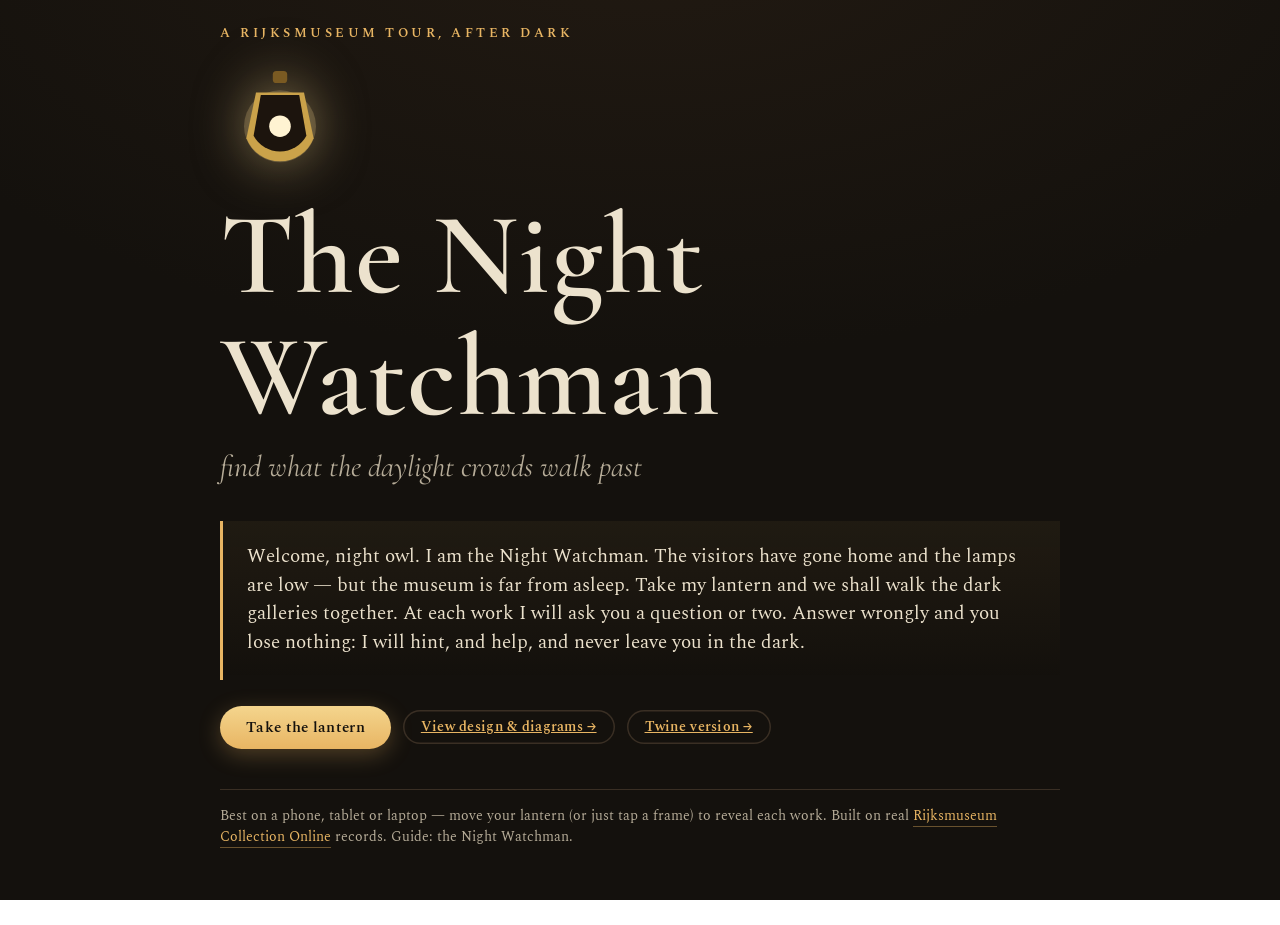
==== index.html @ 2ba655ea "The Night Watchman — initial commit" ====
<!DOCTYPE html>
<html lang="en">
<head>
  <meta charset="UTF-8">
  <meta name="viewport" content="width=device-width, initial-scale=1.0">
  <title>The Night Watchman — a Rijksmuseum tour after dark</title>
  <meta name="description" content="The Night Watchman is a hybrid web game in which a museum night guard guides you by lantern through the Rijksmuseum after dark, revealing real objects from its open collection through forgiving, hint-based questions.">
  <link rel="preconnect" href="https://fonts.googleapis.com">
  <link rel="preconnect" href="https://fonts.gstatic.com" crossorigin>
  <link href="https://fonts.googleapis.com/css2?family=Cormorant+Garamond:ital,wght@0,500;0,600;1,500&family=Spectral:ital,wght@0,400;0,600;1,400&display=swap" rel="stylesheet">
  <link rel="stylesheet" href="css/style.css">
</head>
<body>
  <div id="lantern" aria-hidden="true"></div>

  <main class="wrap" id="app">
    <section id="screen-title"   class="screen"></section>
    <section id="screen-map"     class="screen"></section>
    <section id="screen-gallery" class="screen"></section>
    <section id="screen-object"  class="screen"></section>
    <section id="screen-ending"  class="screen"></section>
  </main>

  <script src="js/data.js"></script>
  <script src="js/game.js"></script>
</body>
</html>
---- css/style.css ----
/* =============================================================================
   THE NIGHT WATCHMAN — styles
   Palette (museum after dark):
     --ink     #14110D  warm near-black gallery
     --panel   #1E1813  raised surface
     --gold    #E8B563  the lantern
     --glow    #F4D58D  lantern highlight
     --parch   #ECE2CD  parchment text
     --delft   #4E84BE  Delft-blue accent
     --ox      #9A4039  oxblood (drama / wrong)
     --sage    #6FA789  correct
   Display face: 'Cormorant Garamond' (old-master serif, used large & sparing)
   Body / UI:    'Spectral' for prose, system sans for controls
   ============================================================================= */

:root {
  --ink: #14110D;
  --ink-2: #1b1610;
  --panel: #1E1813;
  --panel-2: #251d16;
  --line: #3a2f24;
  --gold: #E8B563;
  --glow: #F4D58D;
  --parch: #ECE2CD;
  --parch-dim: #b6ac98;
  --delft: #4E84BE;
  --ox: #9A4039;
  --sage: #6FA789;
  --shadow: 0 18px 50px rgba(0,0,0,.55);
  --frame: linear-gradient(150deg, #c8993f, #7a5a22 45%, #e8c777 55%, #6e4f1d);
}

* { box-sizing: border-box; }

html, body { height: 100%; }

body {
  margin: 0;
  background:
    radial-gradient(120% 90% at 50% -10%, #221a12 0%, var(--ink) 55%) fixed;
  color: var(--parch);
  font-family: 'Spectral', Georgia, serif;
  font-size: 17px;
  line-height: 1.55;
  -webkit-font-smoothing: antialiased;
}

.wrap {
  max-width: 880px;
  margin: 0 auto;
  padding: 28px 20px 64px;
  position: relative;
  z-index: 2;
}

/* ---------- type ---------- */
h1, h2, h3, .display {
  font-family: 'Cormorant Garamond', 'Cormorant', Georgia, serif;
  font-weight: 600;
  letter-spacing: .01em;
  line-height: 1.05;
  margin: 0;
}
.eyebrow {
  font: 600 12.5px/1 'Spectral', serif;
  letter-spacing: .28em;
  text-transform: uppercase;
  color: var(--gold);
  margin-bottom: 18px;
}
.lede { color: var(--parch-dim); }

/* ---------- lantern overlay (the signature) ----------
   A warm radial light follows the pointer / focused frame.
   Below it the gallery sits in near-darkness; the light reveals it. */
#lantern {
  position: fixed;
  inset: 0;
  z-index: 5;                 /* above the content, so it dims the artworks too */
  pointer-events: none;       /* clicks pass straight through to the frames */
  transition: opacity .6s ease;
  background:
    radial-gradient(440px 440px at var(--lx, 50%) var(--ly, 50%),
      rgba(16,13,9,0) 0%,
      rgba(16,13,9,0) 32%,
      rgba(14,11,8,.55) 66%,
      rgba(8,6,4,.86) 100%);
  opacity: 0;
}
body.dark #lantern { opacity: 1; }
/* a faint warm tint right at the lantern's heart */
#lantern::after {
  content: "";
  position: absolute; inset: 0;
  background:
    radial-gradient(240px 240px at var(--lx,50%) var(--ly,50%),
      rgba(244,213,141,.14), rgba(244,213,141,0) 70%);
  mix-blend-mode: screen;
}

/* ---------- buttons ---------- */
.btn {
  font: 600 15px/1 'Spectral', serif;
  letter-spacing: .02em;
  color: var(--ink);
  background: linear-gradient(180deg, var(--glow), var(--gold));
  border: none;
  border-radius: 999px;
  padding: 14px 26px;
  cursor: pointer;
  box-shadow: 0 6px 22px rgba(232,181,99,.28);
  transition: transform .12s ease, box-shadow .2s ease, filter .2s ease;
}
.btn:hover { transform: translateY(-2px); box-shadow: 0 10px 28px rgba(232,181,99,.4); }
.btn:active { transform: translateY(0); }
.btn.ghost {
  background: transparent;
  color: var(--gold);
  box-shadow: inset 0 0 0 1.5px var(--line);
}
.btn.ghost:hover { box-shadow: inset 0 0 0 1.5px var(--gold); }
.btn.small { padding: 10px 18px; font-size: 14px; }

a.textlink { color: var(--gold); text-decoration: none; border-bottom: 1px solid rgba(232,181,99,.4); }
a.textlink:hover { border-bottom-color: var(--gold); }

/* focus visibility (quality floor) */
:focus-visible { outline: 3px solid var(--glow); outline-offset: 3px; border-radius: 6px; }

/* ---------- screen plumbing ---------- */
.screen { display: none; animation: fade .5s ease both; }
.screen.active { display: block; }
@keyframes fade { from { opacity: 0; transform: translateY(8px); } to { opacity: 1; transform: none; } }

/* ---------- title screen ---------- */
.title-hero h1 { font-size: clamp(56px, 13vw, 116px); }
.title-hero .sub { font-family: 'Cormorant Garamond', serif; font-size: clamp(20px,4vw,30px); color: var(--parch-dim); font-style: italic; margin-top: 6px; }
.watch-quote {
  margin: 30px 0 6px;
  padding: 22px 24px;
  border-left: 3px solid var(--gold);
  background: linear-gradient(180deg, rgba(232,181,99,.06), transparent);
  font-size: 18.5px;
  color: var(--parch);
}
.title-actions { display: flex; flex-wrap: wrap; gap: 12px; align-items: center; margin-top: 26px; }
.title-meta { margin-top: 40px; color: var(--parch-dim); font-size: 13.5px; border-top: 1px solid var(--line); padding-top: 16px; }

/* a small lantern glyph drawn in CSS for the title */
.lantern-glyph { width: 120px; height: 120px; margin-bottom: 8px; filter: drop-shadow(0 0 26px rgba(244,213,141,.5)); }

/* ---------- map screen ---------- */
.bar {
  display: flex; align-items: center; justify-content: space-between;
  gap: 16px; margin-bottom: 22px;
  border-bottom: 1px solid var(--line); padding-bottom: 14px;
}
.bar .score { font-family: 'Cormorant Garamond', serif; }
.bar .score b { color: var(--gold); font-size: 22px; }
.bar .progress { color: var(--parch-dim); font-size: 14px; }

.doors { display: grid; grid-template-columns: repeat(2, 1fr); gap: 16px; margin-top: 8px; }
.door {
  text-align: left;
  background: linear-gradient(180deg, var(--panel-2), var(--panel));
  border: 1px solid var(--line);
  border-radius: 14px;
  padding: 22px 20px 20px;
  cursor: pointer;
  color: var(--parch);
  position: relative;
  overflow: hidden;
  transition: transform .14s ease, border-color .2s ease, box-shadow .2s ease;
}
.door:hover { transform: translateY(-3px); border-color: var(--gold); box-shadow: var(--shadow); }
.door .num { font: 600 12px/1 'Spectral',serif; letter-spacing:.2em; color: var(--parch-dim); }
.door h3 { font-size: 27px; margin: 8px 0 4px; }
.door p { margin: 0; color: var(--parch-dim); font-size: 14.5px; }
.door .accent { position:absolute; left:0; top:0; bottom:0; width: 5px; background: var(--accent, var(--gold)); opacity:.85; }
.door .done {
  display:inline-block; margin-top:12px; font-size: 12.5px; letter-spacing:.14em;
  text-transform: uppercase; color: var(--sage);
}
.door .todo { display:inline-block; margin-top:12px; font-size:12.5px; letter-spacing:.14em; text-transform:uppercase; color: var(--parch-dim); }

/* ---------- gallery (dark room with frames) ---------- */
.room-head { margin-bottom: 8px; }
.room-head .eyebrow { margin-bottom: 8px; }
.room-hint { color: var(--parch-dim); font-style: italic; margin: 0 0 22px; }
.frames { display: grid; grid-template-columns: repeat(2, 1fr); gap: 20px; }
.frame-btn {
  background: none; border: none; cursor: pointer; padding: 0; color: inherit;
  text-align: center;
}
.frame {
  background: var(--frame);
  padding: 12px;
  border-radius: 4px;
  box-shadow: 0 10px 30px rgba(0,0,0,.6), inset 0 0 0 2px rgba(0,0,0,.25);
  transition: transform .16s ease, filter .3s ease;
}
.frame .canvas {
  background: #0d0b08;
  border: 1px solid #000;
  aspect-ratio: 4 / 3;
  display: block;
  width: 100%;
  overflow: hidden;
}
.frame .canvas svg, .frame .canvas img { width: 100%; height: 100%; display: block; object-fit: cover; }
.frame-btn:hover .frame { transform: translateY(-3px) scale(1.01); }
.frame-cap { margin-top: 10px; font-family: 'Cormorant Garamond', serif; font-size: 19px; }
.frame-cap small { display:block; color: var(--parch-dim); font-family:'Spectral',serif; font-size:12.5px; }
.frame-done { color: var(--sage); font-size: 12px; letter-spacing:.12em; text-transform: uppercase; }

/* ---------- object / question screen ---------- */
.obj-grid { display: grid; grid-template-columns: 1fr 1.2fr; gap: 26px; align-items: start; }
.obj-art .frame { max-width: 360px; }
.obj-label { margin-top: 12px; }
.obj-label h2 { font-size: 30px; }
.obj-label .meta { color: var(--parch-dim); font-size: 14px; }
.obj-label .credit { color: var(--parch-dim); font-size: 12px; margin-top: 6px; font-style: italic; }

.qcard {
  background: linear-gradient(180deg, var(--panel-2), var(--panel));
  border: 1px solid var(--line); border-radius: 14px; padding: 22px;
}
.qprompt { font-family:'Cormorant Garamond',serif; font-size: 25px; margin-bottom: 16px; }
.qstep { font: 600 12px/1 'Spectral',serif; letter-spacing:.2em; color: var(--parch-dim); text-transform: uppercase; }
.options { display: grid; gap: 10px; margin-top: 6px; }
.opt {
  text-align: left; width: 100%;
  background: var(--ink-2); color: var(--parch);
  border: 1px solid var(--line); border-radius: 10px;
  padding: 13px 16px; cursor: pointer; font: 400 16px/1.3 'Spectral', serif;
  transition: border-color .15s ease, background .15s ease, transform .1s ease;
}
.opt:hover:not(:disabled) { border-color: var(--gold); transform: translateX(2px); }
.opt:disabled { cursor: default; }
.opt.correct { border-color: var(--sage); background: rgba(111,167,137,.16); }
.opt.wrong { border-color: var(--ox); background: rgba(154,64,57,.16); }

/* watchman speech */
.speech {
  display: flex; gap: 12px; align-items: flex-start;
  margin-top: 18px; padding: 14px 16px;
  background: rgba(232,181,99,.07); border: 1px solid rgba(232,181,99,.25);
  border-radius: 12px;
}
.speech .lamp { flex: 0 0 34px; margin-top: 2px; }
.speech p { margin: 0; font-size: 15.5px; }
.speech.hide { display: none; }

.afteractions { display: flex; flex-wrap: wrap; gap: 10px; margin-top: 14px; }
.studybox {
  margin-top: 14px; padding: 16px 18px; border-radius: 12px;
  background: var(--ink-2); border: 1px dashed var(--line);
  font-size: 15px; color: var(--parch);
}
.studybox.hide { display: none; }
.studybox b { color: var(--gold); }

/* ---------- ending ---------- */
.ending { text-align: center; padding: 30px 0; }
.ending h1 { font-size: clamp(44px, 9vw, 78px); }
.ending .final-score { font-family:'Cormorant Garamond',serif; font-size: 40px; color: var(--gold); margin: 14px 0; }
.ending .grade { color: var(--parch-dim); }

/* ---------- responsive ---------- */
@media (max-width: 640px) {
  body { font-size: 16px; }
  .doors { grid-template-columns: 1fr; }
  .obj-grid { grid-template-columns: 1fr; }
  .obj-art .frame { max-width: 280px; margin: 0 auto; }
  .title-actions { gap: 10px; }
}

/* respect reduced motion: light the room fully, drop the follow effect */
@media (prefers-reduced-motion: reduce) {
  .screen { animation: none; }
  #lantern { display: none; }
  body.dark { background: radial-gradient(120% 90% at 50% -10%, #2a2117 0%, #16120d 60%); }
}

/* small footer note */
.foot { margin-top: 40px; color: var(--parch-dim); font-size: 12.5px; border-top: 1px solid var(--line); padding-top: 14px; }
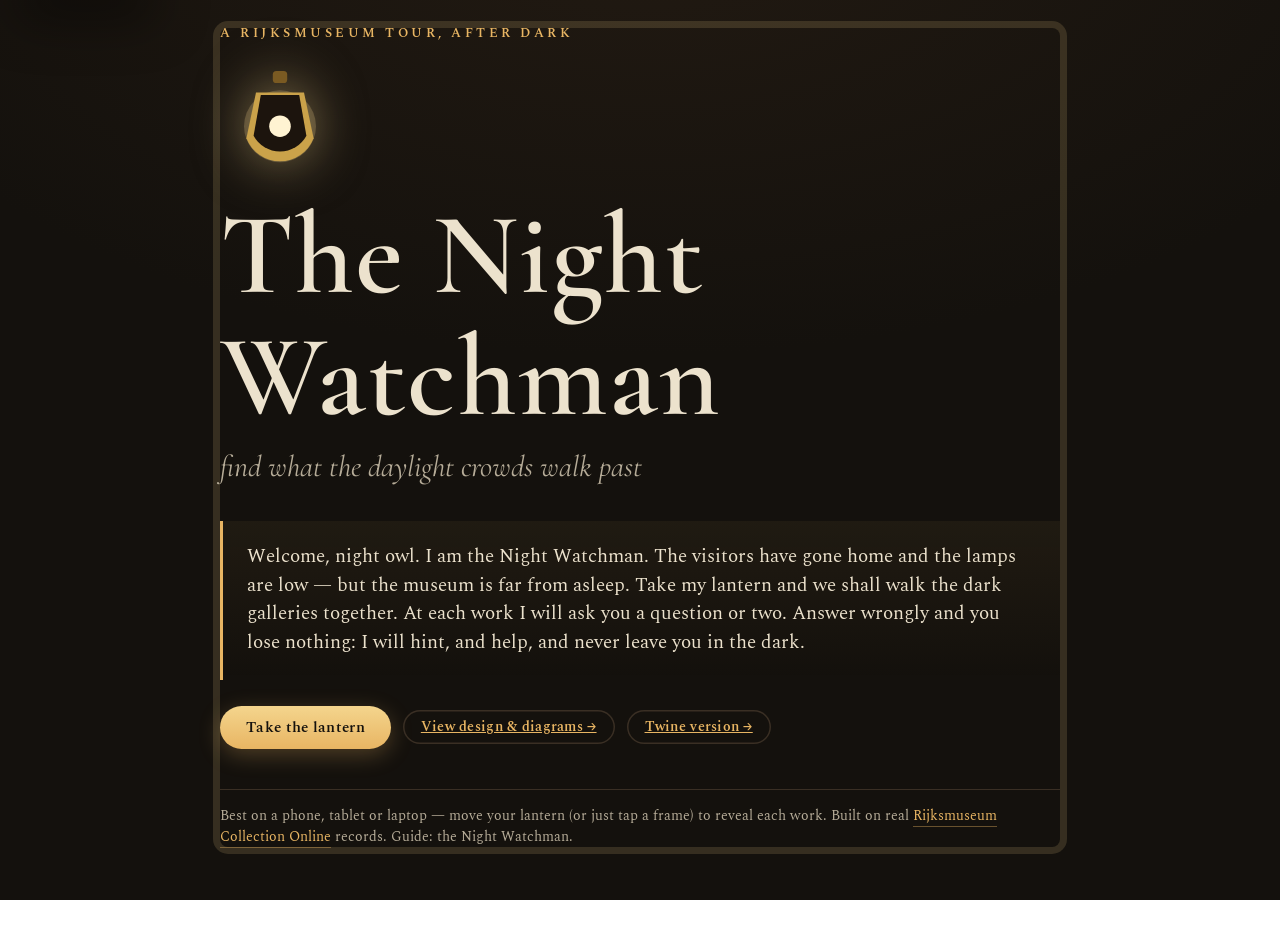
==== commit 5b346640: "Added accessibility improvements, Digital Heritage metadata, gallery introductions, progress UI, mob" ====
--- a/index.html
+++ b/index.html
@@ -8,20 +8,22 @@
   <link rel="preconnect" href="https://fonts.googleapis.com">
   <link rel="preconnect" href="https://fonts.gstatic.com" crossorigin>
   <link href="https://fonts.googleapis.com/css2?family=Cormorant+Garamond:ital,wght@0,500;0,600;1,500&family=Spectral:ital,wght@0,400;0,600;1,400&display=swap" rel="stylesheet">
-  <link rel="stylesheet" href="css/style.css">
+  <link rel="stylesheet" href="css/style.css?v=3">
 </head>
 <body>
+  <a class="skip-link" href="#app">Skip to the game</a>
   <div id="lantern" aria-hidden="true"></div>
+  <div id="sr-status" class="sr-only" aria-live="polite" aria-atomic="true"></div>
 
-  <main class="wrap" id="app">
-    <section id="screen-title"   class="screen"></section>
-    <section id="screen-map"     class="screen"></section>
-    <section id="screen-gallery" class="screen"></section>
-    <section id="screen-object"  class="screen"></section>
-    <section id="screen-ending"  class="screen"></section>
+  <main class="wrap" id="app" tabindex="-1">
+    <section id="screen-title"   class="screen" role="region" aria-label="Title screen" tabindex="-1"></section>
+    <section id="screen-map"     class="screen" role="region" aria-label="Gallery map" tabindex="-1"></section>
+    <section id="screen-gallery" class="screen" role="region" aria-label="Gallery room" tabindex="-1"></section>
+    <section id="screen-object"  class="screen" role="region" aria-label="Object question" tabindex="-1"></section>
+    <section id="screen-ending"  class="screen" role="region" aria-label="Ending screen" tabindex="-1"></section>
   </main>
 
-  <script src="js/data.js"></script>
-  <script src="js/game.js"></script>
+  <script src="js/data.js?v=3"></script>
+  <script src="js/game.js?v=3"></script>
 </body>
 </html>
--- a/css/style.css
+++ b/css/style.css
@@ -33,6 +33,34 @@
 * { box-sizing: border-box; }
 
 html, body { height: 100%; }
+
+.sr-only {
+  position: absolute;
+  width: 1px;
+  height: 1px;
+  padding: 0;
+  margin: -1px;
+  overflow: hidden;
+  clip: rect(0, 0, 0, 0);
+  white-space: nowrap;
+  border: 0;
+}
+
+.skip-link {
+  position: fixed;
+  left: 16px;
+  top: 12px;
+  z-index: 20;
+  transform: translateY(-140%);
+  color: var(--ink);
+  background: var(--glow);
+  border-radius: 999px;
+  padding: 10px 16px;
+  font: 600 14px/1 'Spectral', serif;
+  text-decoration: none;
+  box-shadow: var(--shadow);
+}
+.skip-link:focus { transform: translateY(0); }
 
 body {
   margin: 0;
@@ -125,7 +153,13 @@
 a.textlink:hover { border-bottom-color: var(--gold); }
 
 /* focus visibility (quality floor) */
-:focus-visible { outline: 3px solid var(--glow); outline-offset: 3px; border-radius: 6px; }
+:focus-visible {
+  outline: 3px solid var(--glow);
+  outline-offset: 4px;
+  border-radius: 8px;
+  box-shadow: 0 0 0 7px rgba(244,213,141,.15);
+}
+.screen:focus { outline: none; }
 
 /* ---------- screen plumbing ---------- */
 .screen { display: none; animation: fade .5s ease both; }
@@ -158,6 +192,52 @@
 .bar .score { font-family: 'Cormorant Garamond', serif; }
 .bar .score b { color: var(--gold); font-size: 22px; }
 .bar .progress { color: var(--parch-dim); font-size: 14px; }
+
+.progress-panel {
+  margin: -4px 0 26px;
+  padding: 14px 16px;
+  border: 1px solid var(--line);
+  border-radius: 12px;
+  background: rgba(30,24,19,.72);
+}
+.progress-panel.compact-progress {
+  margin-top: -6px;
+  margin-bottom: 20px;
+  padding: 12px 14px;
+}
+.progress-row,
+.progress-meta {
+  display: flex;
+  align-items: center;
+  justify-content: space-between;
+  gap: 12px;
+}
+.progress-row span {
+  color: var(--parch-dim);
+  font-size: 13px;
+  letter-spacing: .1em;
+  text-transform: uppercase;
+}
+.progress-row strong { color: var(--gold); font-size: 18px; }
+.progress-track {
+  height: 8px;
+  margin: 10px 0;
+  overflow: hidden;
+  border-radius: 999px;
+  background: #0d0b08;
+  box-shadow: inset 0 0 0 1px rgba(232,181,99,.18);
+}
+.progress-track span {
+  display: block;
+  height: 100%;
+  border-radius: inherit;
+  background: linear-gradient(90deg, var(--gold), var(--glow));
+}
+.progress-meta {
+  flex-wrap: wrap;
+  color: var(--parch-dim);
+  font-size: 12.5px;
+}
 
 .doors { display: grid; grid-template-columns: repeat(2, 1fr); gap: 16px; margin-top: 8px; }
 .door {
@@ -187,6 +267,19 @@
 .room-head { margin-bottom: 8px; }
 .room-head .eyebrow { margin-bottom: 8px; }
 .room-hint { color: var(--parch-dim); font-style: italic; margin: 0 0 22px; }
+.gallery-intro {
+  display: flex;
+  gap: 14px;
+  align-items: flex-start;
+  margin: 0 0 22px;
+  padding: 16px 18px;
+  border: 1px solid rgba(232,181,99,.22);
+  border-radius: 12px;
+  background: rgba(232,181,99,.06);
+  color: var(--parch);
+}
+.gallery-intro .lamp { flex: 0 0 36px; margin-top: 2px; }
+.gallery-intro p { margin: 0; }
 .frames { display: grid; grid-template-columns: repeat(2, 1fr); gap: 20px; }
 .frame-btn {
   background: none; border: none; cursor: pointer; padding: 0; color: inherit;
@@ -257,8 +350,54 @@
   background: var(--ink-2); border: 1px dashed var(--line);
   font-size: 15px; color: var(--parch);
 }
+.studybox p { margin: 0 0 14px; }
 .studybox.hide { display: none; }
-.studybox b { color: var(--gold); }
+.studybox b,
+.object-record h3,
+.learn-more h3 { color: var(--gold); }
+
+.object-record,
+.learn-more {
+  margin-top: 14px;
+  padding-top: 14px;
+  border-top: 1px solid var(--line);
+}
+.object-record h3,
+.learn-more h3 {
+  margin: 0 0 10px;
+  font-family: 'Cormorant Garamond', serif;
+  font-size: 22px;
+}
+.object-record dl {
+  display: grid;
+  grid-template-columns: 1fr 1fr;
+  gap: 10px 14px;
+  margin: 0;
+}
+.object-record dl div {
+  min-width: 0;
+}
+.object-record dt {
+  color: var(--parch-dim);
+  font: 600 11.5px/1.2 'Spectral', serif;
+  letter-spacing: .12em;
+  text-transform: uppercase;
+}
+.object-record dd {
+  margin: 4px 0 0;
+  color: var(--parch);
+  line-height: 1.35;
+}
+.learn-more p {
+  margin: 0 0 8px;
+  color: var(--parch-dim);
+}
+a.external::after {
+  content: "↗";
+  display: inline-block;
+  margin-left: 6px;
+  font-size: .9em;
+}
 
 /* ---------- ending ---------- */
 .ending { text-align: center; padding: 30px 0; }
@@ -269,9 +408,24 @@
 /* ---------- responsive ---------- */
 @media (max-width: 640px) {
   body { font-size: 16px; }
+  .wrap { padding: 22px 16px 52px; }
+  .title-hero h1 { font-size: clamp(48px, 15vw, 72px); }
+  .watch-quote { padding: 18px 18px; font-size: 17px; }
+  .bar { align-items: flex-start; flex-direction: column; gap: 8px; }
+  .btn { width: 100%; max-width: 360px; text-align: center; }
+  .btn.small { width: auto; }
   .doors { grid-template-columns: 1fr; }
+  .door { padding: 20px 18px; }
+  .gallery-intro { padding: 14px; }
+  .frames { grid-template-columns: 1fr; gap: 24px; }
   .obj-grid { grid-template-columns: 1fr; }
-  .obj-art .frame { max-width: 280px; margin: 0 auto; }
+  .obj-art .frame { max-width: 100%; margin: 0 auto; }
+  .qcard { padding: 18px; }
+  .qprompt { font-size: 23px; }
+  .afteractions { flex-direction: column; }
+  .afteractions .btn { max-width: none; }
+  .object-record dl { grid-template-columns: 1fr; }
+  .progress-row { align-items: flex-start; }
   .title-actions { gap: 10px; }
 }
 
